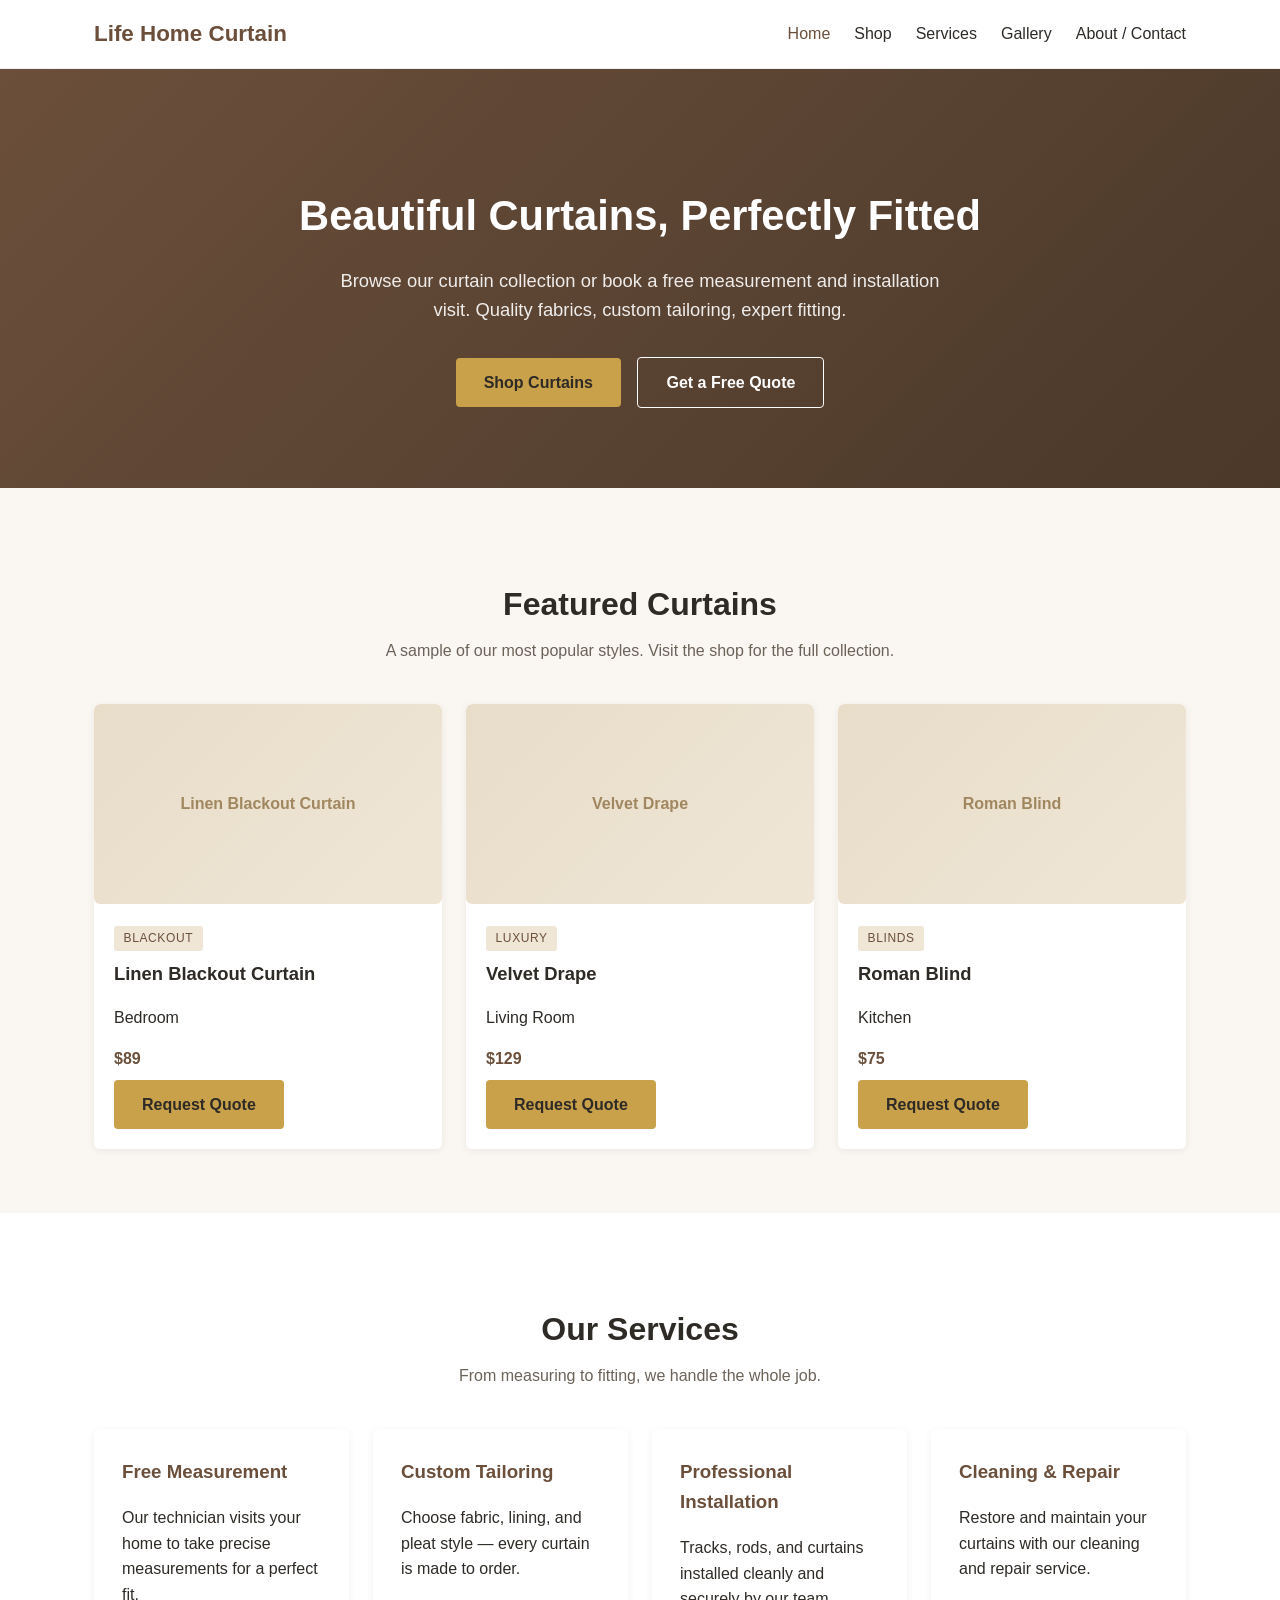
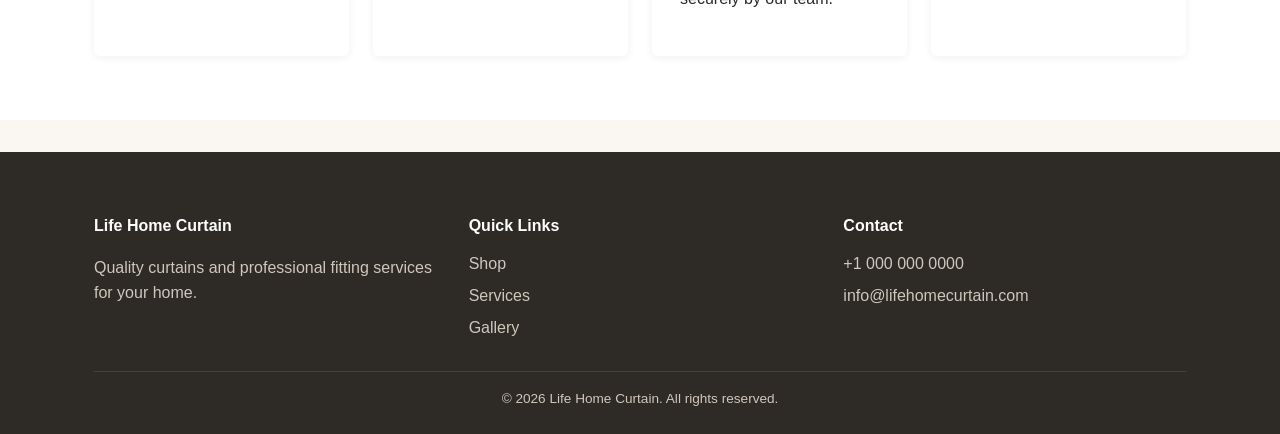
==== index.html @ de4cb473 "Add initial static site scaffold for curtain shop and services Includes home, shop (with category fi" ====
<!DOCTYPE html>
<html lang="en">
<head>
<meta charset="UTF-8">
<meta name="viewport" content="width=device-width, initial-scale=1.0">
<title>Life Home Curtain - Custom Curtains & Installation</title>
<link rel="stylesheet" href="css/styles.css">
</head>
<body>

<header class="site-header">
  <nav class="nav">
    <div class="logo">Life Home Curtain</div>
    <ul>
      <li><a href="index.html" class="active">Home</a></li>
      <li><a href="shop.html">Shop</a></li>
      <li><a href="services.html">Services</a></li>
      <li><a href="gallery.html">Gallery</a></li>
      <li><a href="about.html">About / Contact</a></li>
    </ul>
  </nav>
</header>

<section class="hero">
  <div class="container">
    <h1>Beautiful Curtains, Perfectly Fitted</h1>
    <p>Browse our curtain collection or book a free measurement and installation visit. Quality fabrics, custom tailoring, expert fitting.</p>
    <a href="shop.html" class="btn">Shop Curtains</a>
    <a href="services.html" class="btn btn-outline" style="margin-left:0.75rem;">Get a Free Quote</a>
  </div>
</section>

<section>
  <div class="container">
    <h2>Featured Curtains</h2>
    <p class="section-intro">A sample of our most popular styles. Visit the shop for the full collection.</p>
    <div class="grid" id="featured-grid">
      <div class="card">
        <div class="placeholder" style="height:200px;">Linen Blackout Curtain</div>
        <div class="card-body">
          <span class="tag">blackout</span>
          <h3>Linen Blackout Curtain</h3>
          <p>Bedroom</p>
          <p class="price">$89</p>
          <a class="btn" href="services.html">Request Quote</a>
        </div>
      </div>
      <div class="card">
        <div class="placeholder" style="height:200px;">Velvet Drape</div>
        <div class="card-body">
          <span class="tag">luxury</span>
          <h3>Velvet Drape</h3>
          <p>Living Room</p>
          <p class="price">$129</p>
          <a class="btn" href="services.html">Request Quote</a>
        </div>
      </div>
      <div class="card">
        <div class="placeholder" style="height:200px;">Roman Blind</div>
        <div class="card-body">
          <span class="tag">blinds</span>
          <h3>Roman Blind</h3>
          <p>Kitchen</p>
          <p class="price">$75</p>
          <a class="btn" href="services.html">Request Quote</a>
        </div>
      </div>
    </div>
  </div>
</section>

<section class="alt-bg">
  <div class="container">
    <h2>Our Services</h2>
    <p class="section-intro">From measuring to fitting, we handle the whole job.</p>
    <div class="grid">
      <div class="service-card">
        <h3>Free Measurement</h3>
        <p>Our technician visits your home to take precise measurements for a perfect fit.</p>
      </div>
      <div class="service-card">
        <h3>Custom Tailoring</h3>
        <p>Choose fabric, lining, and pleat style — every curtain is made to order.</p>
      </div>
      <div class="service-card">
        <h3>Professional Installation</h3>
        <p>Tracks, rods, and curtains installed cleanly and securely by our team.</p>
      </div>
      <div class="service-card">
        <h3>Cleaning & Repair</h3>
        <p>Restore and maintain your curtains with our cleaning and repair service.</p>
      </div>
    </div>
  </div>
</section>

<footer>
  <div class="container">
    <div class="footer-grid">
      <div>
        <h4>Life Home Curtain</h4>
        <p>Quality curtains and professional fitting services for your home.</p>
      </div>
      <div>
        <h4>Quick Links</h4>
        <a href="shop.html">Shop</a>
        <a href="services.html">Services</a>
        <a href="gallery.html">Gallery</a>
      </div>
      <div>
        <h4>Contact</h4>
        <a href="tel:+10000000000">+1 000 000 0000</a>
        <a href="mailto:info@lifehomecurtain.com">info@lifehomecurtain.com</a>
      </div>
    </div>
    <div class="footer-bottom">&copy; 2026 Life Home Curtain. All rights reserved.</div>
  </div>
</footer>

</body>
</html>
---- css/styles.css ----
:root {
  --color-primary: #6b4f3b;
  --color-accent: #c9a14a;
  --color-bg: #faf7f2;
  --color-text: #2e2a26;
  --color-light: #fff;
  font-size: 16px;
}

* { box-sizing: border-box; }

body {
  margin: 0;
  font-family: "Segoe UI", Helvetica, Arial, sans-serif;
  background: var(--color-bg);
  color: var(--color-text);
  line-height: 1.6;
}

a { color: var(--color-primary); text-decoration: none; }
img { max-width: 100%; display: block; }

.container {
  max-width: 1140px;
  margin: 0 auto;
  padding: 0 1.5rem;
}

/* Header */
header.site-header {
  background: var(--color-light);
  border-bottom: 1px solid #eee;
  position: sticky;
  top: 0;
  z-index: 10;
}

.nav {
  display: flex;
  align-items: center;
  justify-content: space-between;
  padding: 1rem 1.5rem;
  max-width: 1140px;
  margin: 0 auto;
}

.nav .logo {
  font-size: 1.4rem;
  font-weight: 700;
  color: var(--color-primary);
}

.nav ul {
  display: flex;
  gap: 1.5rem;
  list-style: none;
  margin: 0;
  padding: 0;
}

.nav ul a {
  color: var(--color-text);
  font-weight: 500;
}

.nav ul a:hover,
.nav ul a.active {
  color: var(--color-primary);
}

/* Hero */
.hero {
  background: linear-gradient(135deg, var(--color-primary), #4a3829);
  color: var(--color-light);
  padding: 5rem 1.5rem;
  text-align: center;
}

.hero h1 {
  font-size: 2.6rem;
  margin-bottom: 1rem;
}

.hero p {
  font-size: 1.15rem;
  max-width: 600px;
  margin: 0 auto 2rem;
  opacity: 0.9;
}

.btn {
  display: inline-block;
  background: var(--color-accent);
  color: #2e2a26;
  padding: 0.75rem 1.75rem;
  border-radius: 4px;
  font-weight: 600;
  border: none;
  cursor: pointer;
  font-size: 1rem;
}

.btn:hover { background: #b58d36; }

.btn-outline {
  background: transparent;
  border: 1px solid var(--color-light);
  color: var(--color-light);
}

.btn-outline:hover { background: rgba(255,255,255,0.1); }

/* Sections */
section { padding: 4rem 0; }

section h2 {
  text-align: center;
  font-size: 2rem;
  margin-bottom: 0.5rem;
}

.section-intro {
  text-align: center;
  max-width: 600px;
  margin: 0 auto 2.5rem;
  color: #6b6258;
}

/* Grid */
.grid {
  display: grid;
  grid-template-columns: repeat(auto-fit, minmax(250px, 1fr));
  gap: 1.5rem;
}

.card {
  background: var(--color-light);
  border-radius: 6px;
  overflow: hidden;
  box-shadow: 0 2px 8px rgba(0,0,0,0.06);
  transition: transform 0.15s ease;
}

.card:hover { transform: translateY(-4px); }

.card img {
  width: 100%;
  height: 200px;
  object-fit: cover;
  background: #ddd;
}

.card-body { padding: 1.25rem; }

.card-body h3 { margin: 0 0 0.5rem; font-size: 1.15rem; }

.price {
  font-weight: 700;
  color: var(--color-primary);
  margin: 0.5rem 0;
}

.tag {
  display: inline-block;
  font-size: 0.75rem;
  text-transform: uppercase;
  letter-spacing: 0.05em;
  background: #f0e6d6;
  color: var(--color-primary);
  padding: 0.2rem 0.6rem;
  border-radius: 3px;
  margin-bottom: 0.5rem;
}

/* Filters */
.filters {
  display: flex;
  gap: 0.75rem;
  justify-content: center;
  flex-wrap: wrap;
  margin-bottom: 2rem;
}

.filters button {
  background: var(--color-light);
  border: 1px solid #ddd;
  padding: 0.5rem 1.1rem;
  border-radius: 20px;
  cursor: pointer;
  font-size: 0.9rem;
}

.filters button.active {
  background: var(--color-primary);
  color: var(--color-light);
  border-color: var(--color-primary);
}

/* Services */
.service-card {
  background: var(--color-light);
  border-radius: 6px;
  padding: 1.75rem;
  box-shadow: 0 2px 8px rgba(0,0,0,0.06);
}

.service-card h3 { color: var(--color-primary); margin-top: 0; }

/* Form */
.form-card {
  background: var(--color-light);
  border-radius: 6px;
  padding: 2rem;
  box-shadow: 0 2px 8px rgba(0,0,0,0.06);
  max-width: 600px;
  margin: 0 auto;
}

.form-group { margin-bottom: 1.25rem; }

.form-group label {
  display: block;
  margin-bottom: 0.4rem;
  font-weight: 600;
  font-size: 0.9rem;
}

.form-group input,
.form-group select,
.form-group textarea {
  width: 100%;
  padding: 0.6rem 0.75rem;
  border: 1px solid #ddd;
  border-radius: 4px;
  font-size: 1rem;
  font-family: inherit;
}

.form-success {
  display: none;
  background: #e6f4ea;
  color: #1e6b34;
  padding: 1rem;
  border-radius: 4px;
  margin-top: 1rem;
}

/* Gallery */
.gallery-grid {
  display: grid;
  grid-template-columns: repeat(auto-fit, minmax(220px, 1fr));
  gap: 1rem;
}

.gallery-grid img,
.gallery-grid .placeholder {
  height: 220px;
  object-fit: cover;
  border-radius: 6px;
}

.placeholder {
  background: linear-gradient(135deg, #e8ddc9, #f0e6d6);
  display: flex;
  align-items: center;
  justify-content: center;
  color: #a0875f;
  font-weight: 600;
  border-radius: 6px;
}

/* Footer */
footer {
  background: #2e2a26;
  color: #cfc7bb;
  padding: 2.5rem 0 1.5rem;
  margin-top: 2rem;
}

.footer-grid {
  display: grid;
  grid-template-columns: repeat(auto-fit, minmax(200px, 1fr));
  gap: 2rem;
  margin-bottom: 1.5rem;
}

.footer-grid h4 {
  color: var(--color-light);
  margin-bottom: 0.75rem;
}

.footer-grid a { color: #cfc7bb; display: block; margin-bottom: 0.4rem; }
.footer-grid a:hover { color: var(--color-accent); }

.footer-bottom {
  text-align: center;
  font-size: 0.85rem;
  border-top: 1px solid #44403a;
  padding-top: 1rem;
}

.alt-bg { background: var(--color-light); }

@media (max-width: 700px) {
  .nav { flex-direction: column; gap: 1rem; }
  .nav ul { flex-wrap: wrap; justify-content: center; }
  .hero h1 { font-size: 2rem; }
}
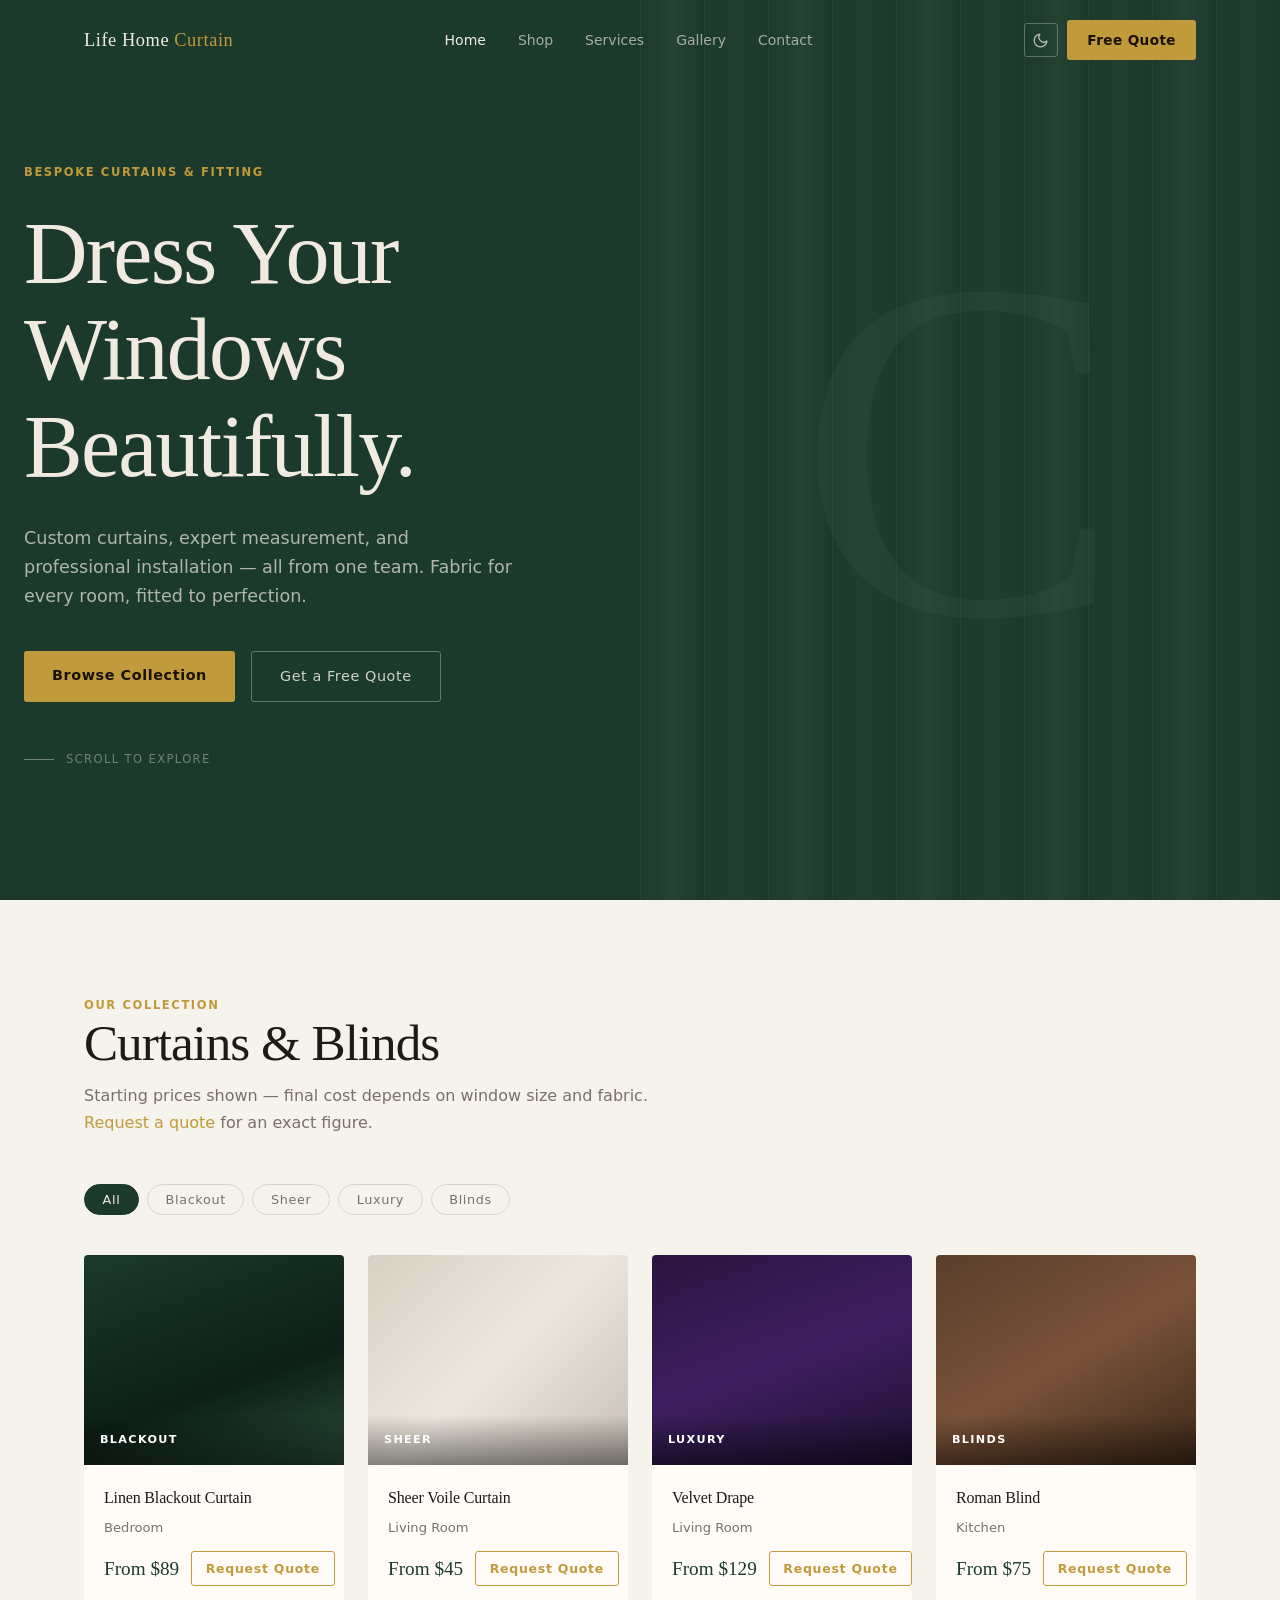
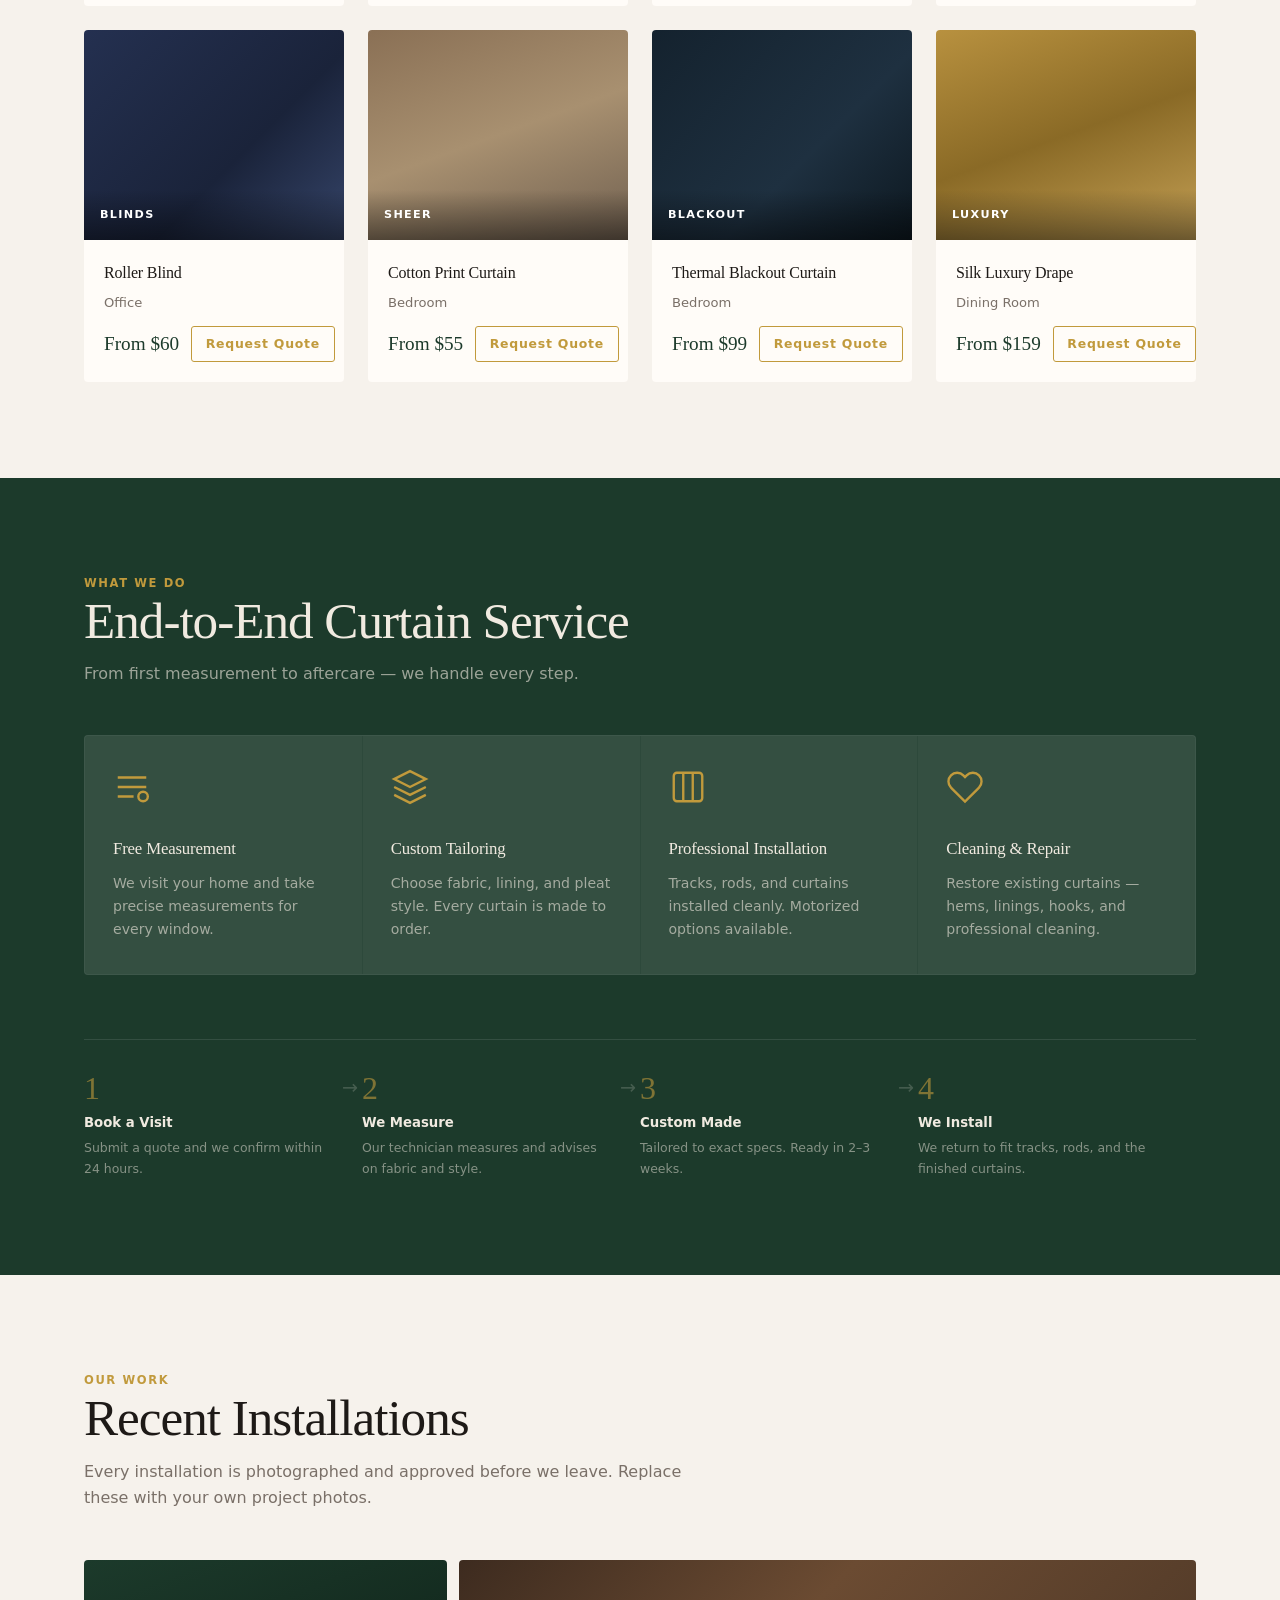
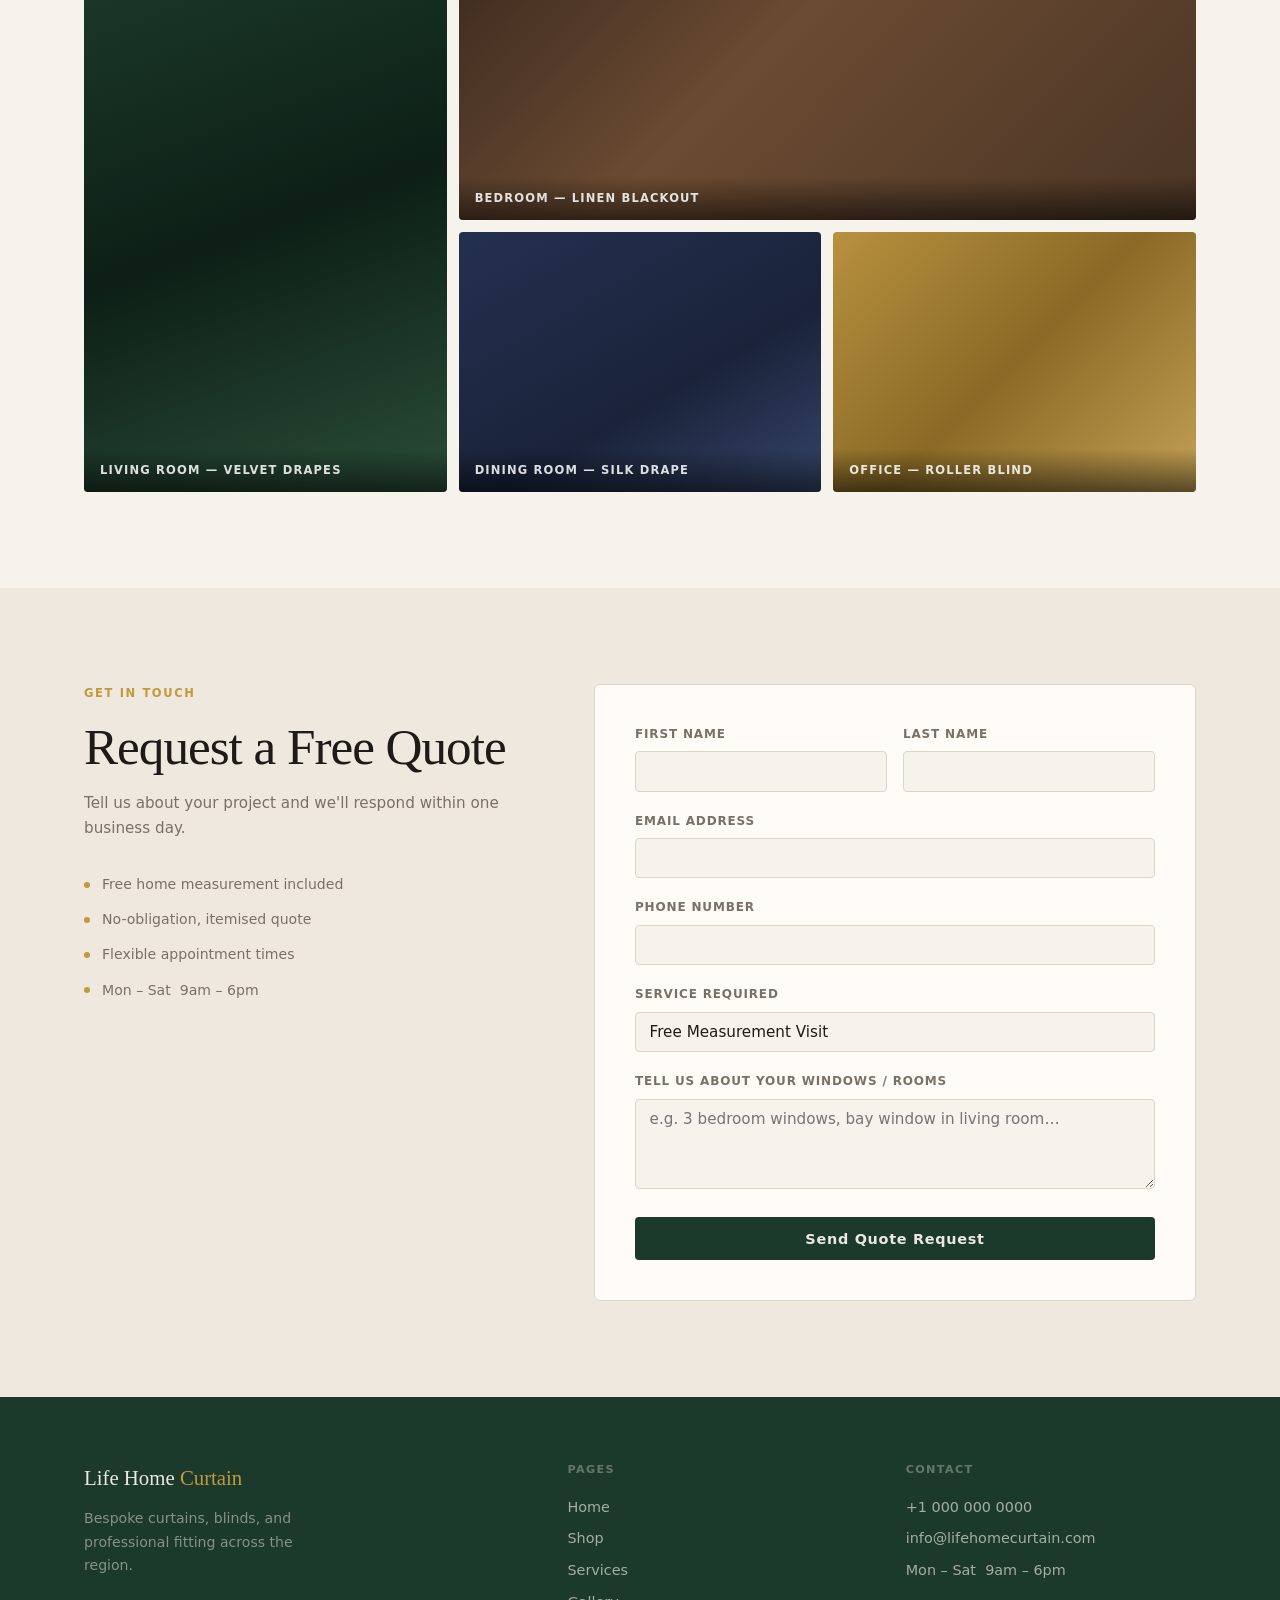
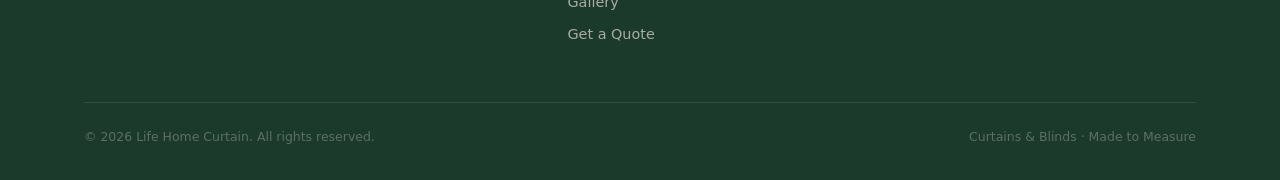
==== commit 3a103e0a: "Rebuild as a polished single-page site Replaces the multi-page scaffold with one self-contained inde" ====
--- a/index.html
+++ b/index.html
@@ -3,119 +3,486 @@
 <head>
 <meta charset="UTF-8">
 <meta name="viewport" content="width=device-width, initial-scale=1.0">
-<title>Life Home Curtain - Custom Curtains & Installation</title>
-<link rel="stylesheet" href="css/styles.css">
+<title>Life Home Curtain — Bespoke Curtains &amp; Fitting Services</title>
+<style>
+/* ─── Tokens ─── */
+:root {
+  --bg:         #F6F2EC;
+  --surface:    #FFFCF8;
+  --surface-2:  #EEE8DF;
+  --text:       #1E1A17;
+  --text-muted: #7A7068;
+  --border:     #DDD5C8;
+  --green:      #1C3A2B;
+  --green-2:    #264D3A;
+  --brass:      #C19A3C;
+  --brass-2:    #A57E2A;
+}
+@media (prefers-color-scheme: dark) {
+  :root {
+    --bg:         #0D1710;
+    --surface:    #141F17;
+    --surface-2:  #1C2B1F;
+    --text:       #EDE8DF;
+    --text-muted: #9A9287;
+    --border:     #263325;
+    --green:      #2A5040;
+    --green-2:    #3A6554;
+  }
+}
+:root[data-theme="dark"] {
+  --bg:         #0D1710; --surface:    #141F17; --surface-2:  #1C2B1F;
+  --text:       #EDE8DF; --text-muted: #9A9287; --border:     #263325;
+  --green:      #2A5040; --green-2:    #3A6554;
+}
+:root[data-theme="light"] {
+  --bg:         #F6F2EC; --surface:    #FFFCF8; --surface-2:  #EEE8DF;
+  --text:       #1E1A17; --text-muted: #7A7068; --border:     #DDD5C8;
+  --green:      #1C3A2B; --green-2:    #264D3A;
+}
+
+/* ─── Reset ─── */
+*,*::before,*::after{box-sizing:border-box;margin:0;padding:0}
+html{scroll-behavior:smooth}
+body{background:var(--bg);color:var(--text);font-family:"Segoe UI",system-ui,-apple-system,sans-serif;font-size:16px;line-height:1.65;-webkit-font-smoothing:antialiased}
+img{max-width:100%;display:block}
+a{color:inherit;text-decoration:none}
+button{font-family:inherit;cursor:pointer;border:none;background:none}
+
+/* ─── Type ─── */
+.serif{font-family:"Palatino Linotype",Palatino,"Book Antiqua",Georgia,serif;font-weight:400;letter-spacing:-0.02em;text-wrap:balance;line-height:1.1}
+h1.serif{font-size:clamp(3rem,7vw,5.5rem)}
+h2.serif{font-size:clamp(2rem,4.5vw,3.2rem)}
+h3{font-family:"Palatino Linotype",Palatino,"Book Antiqua",Georgia,serif;font-size:1.15rem;font-weight:400;letter-spacing:-0.01em}
+.eyebrow{font-size:.72rem;font-weight:700;letter-spacing:.14em;text-transform:uppercase;color:var(--brass)}
+p{max-width:62ch}
+
+/* ─── Layout ─── */
+.wrap{max-width:1160px;margin:0 auto;padding:0 1.5rem}
+.section{padding:6rem 0}
+
+/* ─── Nav ─── */
+nav{position:fixed;top:0;left:0;right:0;z-index:100;transition:background .3s,box-shadow .3s}
+nav.scrolled{background:color-mix(in srgb,var(--bg) 92%,transparent);backdrop-filter:blur(12px);box-shadow:0 1px 0 var(--border)}
+.nav-inner{display:flex;align-items:center;justify-content:space-between;padding:1.25rem 1.5rem;max-width:1160px;margin:0 auto}
+/* Over the dark hero the nav is always light; once scrolled it adopts theme colors */
+.nav-logo{font-family:"Palatino Linotype",Palatino,serif;font-size:1.15rem;color:#F0EAE0;letter-spacing:.03em;transition:color .3s}
+.nav-logo span{color:var(--brass)}
+.nav-links{display:flex;gap:2rem;list-style:none}
+.nav-links a{font-size:.875rem;color:rgba(240,234,224,.65);transition:color .2s}
+.nav-links a:hover,.nav-links a.active{color:#F0EAE0}
+nav.scrolled .nav-logo{color:var(--text)}
+nav.scrolled .nav-links a{color:var(--text-muted)}
+nav.scrolled .nav-links a:hover,nav.scrolled .nav-links a.active{color:var(--text)}
+.nav-cta{background:var(--brass);color:#1a1208;padding:.55rem 1.25rem;border-radius:3px;font-size:.85rem;font-weight:700;letter-spacing:.03em;transition:background .2s}
+.nav-cta:hover{background:var(--brass-2)}
+.theme-btn{display:flex;align-items:center;justify-content:center;width:34px;height:34px;border:1px solid rgba(240,234,224,.3);border-radius:3px;color:rgba(240,234,224,.75);transition:color .2s,border-color .2s;margin-right:.6rem}
+.theme-btn:hover{color:#F0EAE0;border-color:rgba(240,234,224,.6)}
+.theme-btn svg{width:17px;height:17px}
+nav.scrolled .theme-btn{border-color:var(--border);color:var(--text-muted)}
+nav.scrolled .theme-btn:hover{color:var(--text)}
+
+/* ─── Hero ─── */
+#home{min-height:100svh;background:var(--green);display:grid;grid-template-columns:1fr 1fr;position:relative;overflow:hidden}
+.hero-left{display:flex;flex-direction:column;justify-content:center;padding:8rem 3rem 6rem 1.5rem;max-width:680px;margin-left:auto}
+.hero-left .eyebrow{color:var(--brass);margin-bottom:1.5rem}
+.hero-left h1{color:#F0EAE0;margin-bottom:1.75rem}
+.hero-left>p{color:rgba(240,234,224,.7);font-size:1.1rem;max-width:44ch;margin-bottom:2.5rem}
+.hero-btns{display:flex;gap:1rem;flex-wrap:wrap}
+.btn-primary{background:var(--brass);color:#1a1208;padding:.8rem 1.75rem;border-radius:3px;font-weight:700;font-size:.9rem;letter-spacing:.04em;transition:background .2s,transform .15s;display:inline-block}
+.btn-primary:hover{background:#D4AD50;transform:translateY(-1px)}
+.btn-ghost{border:1px solid rgba(240,234,224,.35);color:rgba(240,234,224,.85);padding:.8rem 1.75rem;border-radius:3px;font-size:.9rem;letter-spacing:.04em;transition:border-color .2s,color .2s;display:inline-block}
+.btn-ghost:hover{border-color:rgba(240,234,224,.7);color:#F0EAE0}
+.scroll-hint{margin-top:3rem;display:flex;align-items:center;gap:.75rem;font-size:.72rem;letter-spacing:.12em;text-transform:uppercase;color:rgba(240,234,224,.4)}
+.scroll-hint::before{content:'';display:block;width:30px;height:1px;background:currentColor}
+.hero-right{position:relative;overflow:hidden}
+.hero-right::after{content:'C';position:absolute;top:50%;left:50%;transform:translate(-50%,-50%);font-family:"Palatino Linotype",Palatino,serif;font-size:38vw;line-height:1;color:rgba(255,255,255,.03);user-select:none;pointer-events:none;white-space:nowrap}
+.drape{position:absolute;inset:0;display:flex}
+.drape-panel{flex:1;border-left:1px solid rgba(255,255,255,.04);background:linear-gradient(90deg,rgba(255,255,255,0) 0%,rgba(255,255,255,.04) 50%,rgba(255,255,255,0) 100%)}
+.drape-panel:nth-child(even){background:linear-gradient(90deg,rgba(255,255,255,0) 0%,rgba(255,255,255,.02) 50%,rgba(255,255,255,0) 100%)}
+
+/* ─── Products ─── */
+#shop{background:var(--bg)}
+.section-head{margin-bottom:3rem}
+.section-head p{color:var(--text-muted);margin-top:.75rem;font-size:1rem}
+.filter-bar{display:flex;gap:.5rem;flex-wrap:wrap;margin-bottom:2.5rem}
+.filter-btn{padding:.45rem 1.1rem;border-radius:20px;border:1px solid var(--border);font-size:.8rem;letter-spacing:.05em;color:var(--text-muted);background:transparent;transition:all .2s}
+.filter-btn:hover{border-color:var(--text);color:var(--text)}
+.filter-btn.active{background:var(--green);border-color:var(--green);color:#F0EAE0}
+.product-grid{display:grid;grid-template-columns:repeat(auto-fill,minmax(260px,1fr));gap:1.5rem}
+.product-card{background:var(--surface);border-radius:4px;overflow:hidden;transition:transform .2s,box-shadow .2s}
+.product-card:hover{transform:translateY(-3px);box-shadow:0 8px 28px rgba(0,0,0,.08)}
+.product-swatch{height:210px;position:relative}
+.swatch-label{position:absolute;bottom:0;left:0;right:0;padding:1rem;background:linear-gradient(to top,rgba(0,0,0,.45),transparent);color:#fff;font-size:.7rem;letter-spacing:.12em;text-transform:uppercase;font-weight:700}
+.product-info{padding:1.25rem}
+.product-info h3{font-size:1rem;margin-bottom:.35rem}
+.product-room{font-size:.82rem;color:var(--text-muted);margin-bottom:.75rem}
+.product-footer{display:flex;align-items:center;justify-content:space-between;gap:.75rem}
+.product-price{font-family:"Palatino Linotype",Palatino,serif;font-size:1.2rem;color:var(--green);white-space:nowrap}
+:root[data-theme="dark"] .product-price{color:var(--brass)}
+@media(prefers-color-scheme:dark){.product-price{color:var(--brass)}}
+.btn-quote{font-size:.78rem;font-weight:700;letter-spacing:.06em;color:var(--brass);border:1px solid var(--brass);padding:.4rem .85rem;border-radius:3px;transition:all .2s;white-space:nowrap}
+.btn-quote:hover{background:var(--brass);color:#1a1208}
+
+/* ─── Services ─── */
+#services{background:var(--green)}
+#services .section-head p{color:rgba(240,234,224,.6)}
+#services h2{color:#F0EAE0}
+.services-grid{display:grid;grid-template-columns:repeat(auto-fit,minmax(240px,1fr));gap:1px;background:rgba(255,255,255,.08);border:1px solid rgba(255,255,255,.08);border-radius:4px;overflow:hidden;margin-bottom:4rem}
+.svc{background:rgba(255,255,255,.03);padding:2rem 1.75rem;transition:background .2s}
+.svc:hover{background:rgba(255,255,255,.07)}
+.svc-icon{width:38px;height:38px;margin-bottom:1.25rem;color:var(--brass)}
+.svc h3{color:#F0EAE0;margin-bottom:.6rem;font-size:1.05rem}
+.svc p{color:rgba(240,234,224,.6);font-size:.88rem;max-width:30ch}
+.process{display:flex;gap:0;padding-top:2rem;border-top:1px solid rgba(255,255,255,.1)}
+.step{flex:1;padding-right:1.5rem;position:relative}
+.step::after{content:'→';position:absolute;right:.25rem;top:.05rem;color:rgba(240,234,224,.2);font-size:1.2rem}
+.step:last-child::after{display:none}
+.step-n{font-family:"Palatino Linotype",Palatino,serif;font-size:2rem;color:var(--brass);opacity:.6;line-height:1;margin-bottom:.5rem}
+.step h4{color:#F0EAE0;font-size:.83rem;font-weight:700;margin-bottom:.3rem}
+.step p{color:rgba(240,234,224,.5);font-size:.78rem;max-width:none}
+
+/* ─── Gallery ─── */
+#gallery{background:var(--bg)}
+.mosaic{display:grid;grid-template-columns:repeat(3,1fr);grid-template-rows:260px 260px;gap:.75rem}
+.gcell{border-radius:4px;overflow:hidden;position:relative}
+.gcell:first-child{grid-column:1/2;grid-row:1/3}
+.gcell:nth-child(2){grid-column:2/4;grid-row:1/2}
+.gcell:nth-child(3){grid-column:2/3;grid-row:2/3}
+.gcell:nth-child(4){grid-column:3/4;grid-row:2/3}
+.gcell .cap{position:absolute;bottom:0;left:0;right:0;padding:.75rem 1rem;background:linear-gradient(to top,rgba(0,0,0,.55),transparent);font-size:.72rem;letter-spacing:.1em;text-transform:uppercase;color:rgba(255,255,255,.85);font-weight:700}
+.g1{background:linear-gradient(160deg,#1C3A2B,#0D1F16 50%,#2A4D38)}
+.g2{background:linear-gradient(135deg,#3D2B1F,#6B4B32 40%,#4A3525)}
+.g3{background:linear-gradient(150deg,#243050,#1A233A 60%,#354468)}
+.g4{background:linear-gradient(135deg,#B8913F,#8A6A26 50%,#C4A055)}
+
+/* ─── Quote ─── */
+#quote{background:var(--surface-2)}
+.quote-layout{display:grid;grid-template-columns:1fr 1.4fr;gap:5rem;align-items:start}
+.quote-left .eyebrow{margin-bottom:1rem}
+.quote-left h2{margin-bottom:1rem}
+.quote-left>p{color:var(--text-muted);font-size:.95rem}
+.perks{margin-top:2rem;display:flex;flex-direction:column;gap:.75rem}
+.perk{display:flex;align-items:flex-start;gap:.75rem;font-size:.88rem;color:var(--text-muted)}
+.perk-dot{width:6px;height:6px;border-radius:50%;background:var(--brass);flex-shrink:0;margin-top:.55rem}
+.form-card{background:var(--surface);border-radius:6px;padding:2.5rem;border:1px solid var(--border)}
+.form-row{display:grid;grid-template-columns:1fr 1fr;gap:1rem}
+.fg{margin-bottom:1.25rem}
+.fg label{display:block;font-size:.75rem;font-weight:700;letter-spacing:.07em;text-transform:uppercase;color:var(--text-muted);margin-bottom:.4rem}
+.fg input,.fg select,.fg textarea{width:100%;padding:.65rem .85rem;border:1px solid var(--border);border-radius:4px;background:var(--bg);color:var(--text);font-family:inherit;font-size:.95rem;transition:border-color .2s;-webkit-appearance:none}
+.fg input:focus,.fg select:focus,.fg textarea:focus{outline:none;border-color:var(--brass)}
+.fg textarea{resize:vertical;min-height:90px}
+.btn-submit{width:100%;padding:.85rem;background:var(--green);color:#EDE8DF;border-radius:4px;font-size:.9rem;font-weight:700;letter-spacing:.05em;transition:background .2s;cursor:pointer}
+.btn-submit:hover{background:var(--green-2)}
+.form-success{display:none;text-align:center;padding:3rem 1rem}
+.form-success .check{width:52px;height:52px;background:color-mix(in srgb,var(--brass) 15%,transparent);border-radius:50%;display:flex;align-items:center;justify-content:center;margin:0 auto 1.25rem;color:var(--brass);font-size:1.5rem}
+.form-success h3{font-family:"Palatino Linotype",Palatino,serif;font-size:1.3rem;margin-bottom:.5rem}
+.form-success p{color:var(--text-muted);font-size:.9rem;margin:0 auto}
+
+/* ─── Footer ─── */
+footer{background:var(--green);padding:4rem 0 2rem}
+.footer-grid{display:grid;grid-template-columns:1.5fr 1fr 1fr;gap:3rem;padding-bottom:3rem;border-bottom:1px solid rgba(255,255,255,.1);margin-bottom:1.5rem}
+.footer-brand{font-family:"Palatino Linotype",Palatino,serif;font-size:1.3rem;color:#EDE8DF;margin-bottom:.75rem}
+.footer-brand span{color:var(--brass)}
+.footer-tagline{color:rgba(240,234,224,.5);font-size:.88rem;max-width:28ch}
+.fcol h4{font-size:.7rem;font-weight:700;letter-spacing:.12em;text-transform:uppercase;color:rgba(240,234,224,.35);margin-bottom:1rem}
+.fcol a{display:block;color:rgba(240,234,224,.65);font-size:.9rem;margin-bottom:.5rem;transition:color .2s}
+.fcol a:hover{color:#EDE8DF}
+.footer-bottom{display:flex;justify-content:space-between;font-size:.78rem;color:rgba(240,234,224,.3)}
+
+/* ─── Responsive ─── */
+@media(max-width:900px){
+  #home{grid-template-columns:1fr}
+  .hero-right{display:none}
+  .hero-left{padding:9rem 1.5rem 5rem;margin:0;max-width:none}
+  .mosaic{grid-template-columns:1fr 1fr;grid-template-rows:200px 200px 200px}
+  .gcell:first-child{grid-column:1/3;grid-row:1/2}
+  .gcell:nth-child(2){grid-column:1/3;grid-row:2/3}
+  .gcell:nth-child(3){grid-column:1/2;grid-row:3/4}
+  .gcell:nth-child(4){grid-column:2/3;grid-row:3/4}
+  .quote-layout{grid-template-columns:1fr;gap:2.5rem}
+  .footer-grid{grid-template-columns:1fr 1fr}
+  .process{flex-direction:column;gap:1.5rem}
+  .step::after{display:none}
+}
+@media(max-width:600px){
+  h1.serif{font-size:2.5rem}
+  .nav-links{display:none}
+  .form-row{grid-template-columns:1fr}
+  .footer-grid{grid-template-columns:1fr}
+  .footer-bottom{flex-direction:column;gap:.5rem}
+}
+@media(prefers-reduced-motion:reduce){*,*::before,*::after{animation:none!important;transition:none!important}}
+</style>
 </head>
 <body>
 
-<header class="site-header">
-  <nav class="nav">
-    <div class="logo">Life Home Curtain</div>
-    <ul>
-      <li><a href="index.html" class="active">Home</a></li>
-      <li><a href="shop.html">Shop</a></li>
-      <li><a href="services.html">Services</a></li>
-      <li><a href="gallery.html">Gallery</a></li>
-      <li><a href="about.html">About / Contact</a></li>
+<!-- NAV -->
+<nav id="nav">
+  <div class="nav-inner">
+    <a href="#home" class="nav-logo">Life Home <span>Curtain</span></a>
+    <ul class="nav-links">
+      <li><a href="#home">Home</a></li>
+      <li><a href="#shop">Shop</a></li>
+      <li><a href="#services">Services</a></li>
+      <li><a href="#gallery">Gallery</a></li>
+      <li><a href="#quote">Contact</a></li>
     </ul>
-  </nav>
-</header>
-
-<section class="hero">
-  <div class="container">
-    <h1>Beautiful Curtains, Perfectly Fitted</h1>
-    <p>Browse our curtain collection or book a free measurement and installation visit. Quality fabrics, custom tailoring, expert fitting.</p>
-    <a href="shop.html" class="btn">Shop Curtains</a>
-    <a href="services.html" class="btn btn-outline" style="margin-left:0.75rem;">Get a Free Quote</a>
+    <div style="display:flex;align-items:center">
+      <button class="theme-btn" id="theme-btn" aria-label="Toggle light or dark theme"></button>
+      <a href="#quote" class="nav-cta">Free Quote</a>
+    </div>
+  </div>
+</nav>
+
+<!-- HERO -->
+<section id="home">
+  <div class="hero-left">
+    <div class="eyebrow">Bespoke Curtains &amp; Fitting</div>
+    <h1 class="serif">Dress Your Windows Beautifully.</h1>
+    <p>Custom curtains, expert measurement, and professional installation — all from one team. Fabric for every room, fitted to perfection.</p>
+    <div class="hero-btns">
+      <a href="#shop" class="btn-primary">Browse Collection</a>
+      <a href="#quote" class="btn-ghost">Get a Free Quote</a>
+    </div>
+    <div class="scroll-hint">Scroll to explore</div>
+  </div>
+  <div class="hero-right" aria-hidden="true">
+    <div class="drape" id="drape"></div>
   </div>
 </section>
 
-<section>
-  <div class="container">
-    <h2>Featured Curtains</h2>
-    <p class="section-intro">A sample of our most popular styles. Visit the shop for the full collection.</p>
-    <div class="grid" id="featured-grid">
-      <div class="card">
-        <div class="placeholder" style="height:200px;">Linen Blackout Curtain</div>
-        <div class="card-body">
-          <span class="tag">blackout</span>
-          <h3>Linen Blackout Curtain</h3>
-          <p>Bedroom</p>
-          <p class="price">$89</p>
-          <a class="btn" href="services.html">Request Quote</a>
+<!-- SHOP -->
+<section id="shop" class="section">
+  <div class="wrap">
+    <div class="section-head">
+      <div class="eyebrow">Our Collection</div>
+      <h2 class="serif">Curtains &amp; Blinds</h2>
+      <p>Starting prices shown — final cost depends on window size and fabric. <a href="#quote" style="color:var(--brass)">Request a quote</a> for an exact figure.</p>
+    </div>
+    <div class="filter-bar">
+      <button class="filter-btn active" data-f="all">All</button>
+      <button class="filter-btn" data-f="blackout">Blackout</button>
+      <button class="filter-btn" data-f="sheer">Sheer</button>
+      <button class="filter-btn" data-f="luxury">Luxury</button>
+      <button class="filter-btn" data-f="blinds">Blinds</button>
+    </div>
+    <div class="product-grid" id="pgrid"></div>
+  </div>
+</section>
+
+<!-- SERVICES -->
+<section id="services" class="section">
+  <div class="wrap">
+    <div class="section-head">
+      <div class="eyebrow">What We Do</div>
+      <h2 class="serif">End-to-End Curtain Service</h2>
+      <p>From first measurement to aftercare — we handle every step.</p>
+    </div>
+    <div class="services-grid">
+      <div class="svc">
+        <svg class="svc-icon" viewBox="0 0 24 24" fill="none" stroke="currentColor" stroke-width="1.5"><path d="M3 12h18M3 6h18M3 18h10"/><circle cx="19" cy="18" r="3"/></svg>
+        <h3>Free Measurement</h3>
+        <p>We visit your home and take precise measurements for every window.</p>
+      </div>
+      <div class="svc">
+        <svg class="svc-icon" viewBox="0 0 24 24" fill="none" stroke="currentColor" stroke-width="1.5"><path d="M12 2L2 7l10 5 10-5-10-5zM2 17l10 5 10-5M2 12l10 5 10-5"/></svg>
+        <h3>Custom Tailoring</h3>
+        <p>Choose fabric, lining, and pleat style. Every curtain is made to order.</p>
+      </div>
+      <div class="svc">
+        <svg class="svc-icon" viewBox="0 0 24 24" fill="none" stroke="currentColor" stroke-width="1.5"><rect x="3" y="3" width="18" height="18" rx="2"/><path d="M9 3v18M15 3v18"/></svg>
+        <h3>Professional Installation</h3>
+        <p>Tracks, rods, and curtains installed cleanly. Motorized options available.</p>
+      </div>
+      <div class="svc">
+        <svg class="svc-icon" viewBox="0 0 24 24" fill="none" stroke="currentColor" stroke-width="1.5"><path d="M20.84 4.61a5.5 5.5 0 0 0-7.78 0L12 5.67l-1.06-1.06a5.5 5.5 0 0 0-7.78 7.78l1.06 1.06L12 21.23l7.78-7.78 1.06-1.06a5.5 5.5 0 0 0 0-7.78z"/></svg>
+        <h3>Cleaning &amp; Repair</h3>
+        <p>Restore existing curtains — hems, linings, hooks, and professional cleaning.</p>
+      </div>
+    </div>
+    <div class="process">
+      <div class="step"><div class="step-n">1</div><h4>Book a Visit</h4><p>Submit a quote and we confirm within 24 hours.</p></div>
+      <div class="step"><div class="step-n">2</div><h4>We Measure</h4><p>Our technician measures and advises on fabric and style.</p></div>
+      <div class="step"><div class="step-n">3</div><h4>Custom Made</h4><p>Tailored to exact specs. Ready in 2–3 weeks.</p></div>
+      <div class="step"><div class="step-n">4</div><h4>We Install</h4><p>We return to fit tracks, rods, and the finished curtains.</p></div>
+    </div>
+  </div>
+</section>
+
+<!-- GALLERY -->
+<section id="gallery" class="section">
+  <div class="wrap">
+    <div class="section-head">
+      <div class="eyebrow">Our Work</div>
+      <h2 class="serif">Recent Installations</h2>
+      <p>Every installation is photographed and approved before we leave. Replace these with your own project photos.</p>
+    </div>
+    <div class="mosaic">
+      <div class="gcell g1"><div class="cap">Living Room — Velvet Drapes</div></div>
+      <div class="gcell g2"><div class="cap">Bedroom — Linen Blackout</div></div>
+      <div class="gcell g3"><div class="cap">Dining Room — Silk Drape</div></div>
+      <div class="gcell g4"><div class="cap">Office — Roller Blind</div></div>
+    </div>
+  </div>
+</section>
+
+<!-- QUOTE -->
+<section id="quote" class="section">
+  <div class="wrap">
+    <div class="quote-layout">
+      <div class="quote-left">
+        <div class="eyebrow">Get in Touch</div>
+        <h2 class="serif">Request a Free Quote</h2>
+        <p>Tell us about your project and we'll respond within one business day.</p>
+        <div class="perks">
+          <div class="perk"><div class="perk-dot"></div>Free home measurement included</div>
+          <div class="perk"><div class="perk-dot"></div>No-obligation, itemised quote</div>
+          <div class="perk"><div class="perk-dot"></div>Flexible appointment times</div>
+          <div class="perk"><div class="perk-dot"></div>Mon – Sat &nbsp;9am – 6pm</div>
         </div>
       </div>
-      <div class="card">
-        <div class="placeholder" style="height:200px;">Velvet Drape</div>
-        <div class="card-body">
-          <span class="tag">luxury</span>
-          <h3>Velvet Drape</h3>
-          <p>Living Room</p>
-          <p class="price">$129</p>
-          <a class="btn" href="services.html">Request Quote</a>
+      <div>
+        <div class="form-card">
+          <form id="qform">
+            <div class="form-row">
+              <div class="fg"><label>First Name</label><input type="text" name="first" required></div>
+              <div class="fg"><label>Last Name</label><input type="text" name="last" required></div>
+            </div>
+            <div class="fg"><label>Email Address</label><input type="email" name="email" required></div>
+            <div class="fg"><label>Phone Number</label><input type="tel" name="phone" required></div>
+            <div class="fg">
+              <label>Service Required</label>
+              <select name="service">
+                <option>Free Measurement Visit</option>
+                <option>Custom Tailoring</option>
+                <option>Professional Installation</option>
+                <option>Cleaning / Repair</option>
+              </select>
+            </div>
+            <div class="fg"><label>Tell us about your windows / rooms</label><textarea name="msg" placeholder="e.g. 3 bedroom windows, bay window in living room…"></textarea></div>
+            <button type="submit" class="btn-submit">Send Quote Request</button>
+          </form>
+          <div class="form-success" id="fsuccess">
+            <div class="check">✓</div>
+            <h3>Request Received</h3>
+            <p>We'll be in touch within one business day to arrange your free measurement visit.</p>
+          </div>
         </div>
       </div>
-      <div class="card">
-        <div class="placeholder" style="height:200px;">Roman Blind</div>
-        <div class="card-body">
-          <span class="tag">blinds</span>
-          <h3>Roman Blind</h3>
-          <p>Kitchen</p>
-          <p class="price">$75</p>
-          <a class="btn" href="services.html">Request Quote</a>
-        </div>
-      </div>
     </div>
   </div>
 </section>
 
-<section class="alt-bg">
-  <div class="container">
-    <h2>Our Services</h2>
-    <p class="section-intro">From measuring to fitting, we handle the whole job.</p>
-    <div class="grid">
-      <div class="service-card">
-        <h3>Free Measurement</h3>
-        <p>Our technician visits your home to take precise measurements for a perfect fit.</p>
-      </div>
-      <div class="service-card">
-        <h3>Custom Tailoring</h3>
-        <p>Choose fabric, lining, and pleat style — every curtain is made to order.</p>
-      </div>
-      <div class="service-card">
-        <h3>Professional Installation</h3>
-        <p>Tracks, rods, and curtains installed cleanly and securely by our team.</p>
-      </div>
-      <div class="service-card">
-        <h3>Cleaning & Repair</h3>
-        <p>Restore and maintain your curtains with our cleaning and repair service.</p>
-      </div>
-    </div>
-  </div>
-</section>
-
+<!-- FOOTER -->
 <footer>
-  <div class="container">
+  <div class="wrap">
     <div class="footer-grid">
       <div>
-        <h4>Life Home Curtain</h4>
-        <p>Quality curtains and professional fitting services for your home.</p>
-      </div>
-      <div>
-        <h4>Quick Links</h4>
-        <a href="shop.html">Shop</a>
-        <a href="services.html">Services</a>
-        <a href="gallery.html">Gallery</a>
-      </div>
-      <div>
+        <div class="footer-brand">Life Home <span>Curtain</span></div>
+        <p class="footer-tagline">Bespoke curtains, blinds, and professional fitting across the region.</p>
+      </div>
+      <div class="fcol">
+        <h4>Pages</h4>
+        <a href="#home">Home</a>
+        <a href="#shop">Shop</a>
+        <a href="#services">Services</a>
+        <a href="#gallery">Gallery</a>
+        <a href="#quote">Get a Quote</a>
+      </div>
+      <div class="fcol">
         <h4>Contact</h4>
         <a href="tel:+10000000000">+1 000 000 0000</a>
         <a href="mailto:info@lifehomecurtain.com">info@lifehomecurtain.com</a>
-      </div>
-    </div>
-    <div class="footer-bottom">&copy; 2026 Life Home Curtain. All rights reserved.</div>
+        <a href="#quote">Mon – Sat &nbsp;9am – 6pm</a>
+      </div>
+    </div>
+    <div class="footer-bottom">
+      <span>© 2026 Life Home Curtain. All rights reserved.</span>
+      <span>Curtains &amp; Blinds · Made to Measure</span>
+    </div>
   </div>
 </footer>
 
+<script>
+const PRODUCTS=[
+  {n:"Linen Blackout Curtain",c:"blackout",p:89,r:"Bedroom",g:"linear-gradient(160deg,#1C3A2B,#0D1F16 60%,#2A4D38)"},
+  {n:"Sheer Voile Curtain",c:"sheer",p:45,r:"Living Room",g:"linear-gradient(135deg,#D8D0C4,#EDE7DE 50%,#C8BFB5)"},
+  {n:"Velvet Drape",c:"luxury",p:129,r:"Living Room",g:"linear-gradient(160deg,#2A1540,#3D1F60 50%,#1E0F30)"},
+  {n:"Roman Blind",c:"blinds",p:75,r:"Kitchen",g:"linear-gradient(150deg,#5A3E2B,#7A5238 50%,#3E2A1A)"},
+  {n:"Roller Blind",c:"blinds",p:60,r:"Office",g:"linear-gradient(135deg,#243050,#1A233A 60%,#354468)"},
+  {n:"Cotton Print Curtain",c:"sheer",p:55,r:"Bedroom",g:"linear-gradient(160deg,#8A7055,#A89070 50%,#706050)"},
+  {n:"Thermal Blackout Curtain",c:"blackout",p:99,r:"Bedroom",g:"linear-gradient(135deg,#14222E,#1E3040 60%,#0D1820)"},
+  {n:"Silk Luxury Drape",c:"luxury",p:159,r:"Dining Room",g:"linear-gradient(160deg,#B8913F,#8A6A26 50%,#C4A055)"},
+];
+
+function render(f){
+  const items=f==='all'?PRODUCTS:PRODUCTS.filter(p=>p.c===f);
+  document.getElementById('pgrid').innerHTML=items.map(p=>`
+    <div class="product-card">
+      <div class="product-swatch" style="background:${p.g}">
+        <div class="swatch-label">${p.c}</div>
+      </div>
+      <div class="product-info">
+        <h3>${p.n}</h3>
+        <div class="product-room">${p.r}</div>
+        <div class="product-footer">
+          <div class="product-price">From $${p.p}</div>
+          <a href="#quote" class="btn-quote">Request Quote</a>
+        </div>
+      </div>
+    </div>`).join('');
+}
+
+// Drape panels
+(function(){
+  const d=document.getElementById('drape');
+  for(let i=0;i<10;i++){const p=document.createElement('div');p.className='drape-panel';d.appendChild(p);}
+})();
+
+// Nav scroll
+window.addEventListener('scroll',()=>{
+  document.getElementById('nav').classList.toggle('scrolled',scrollY>60);
+},{passive:true});
+
+// Active nav link
+const links=document.querySelectorAll('.nav-links a');
+const navObserver=new IntersectionObserver(entries=>{
+  entries.forEach(e=>{
+    if(e.isIntersecting)links.forEach(l=>l.classList.toggle('active',l.getAttribute('href')==='#'+e.target.id));
+  });
+},{threshold:0.35});
+document.querySelectorAll('section[id]').forEach(s=>navObserver.observe(s));
+
+// Filters
+document.querySelector('.filter-bar').addEventListener('click',e=>{
+  const b=e.target.closest('.filter-btn');
+  if(!b)return;
+  document.querySelectorAll('.filter-btn').forEach(x=>x.classList.remove('active'));
+  b.classList.add('active');
+  render(b.dataset.f);
+});
+
+// Form
+document.getElementById('qform').addEventListener('submit',e=>{
+  e.preventDefault();
+  document.getElementById('qform').style.display='none';
+  document.getElementById('fsuccess').style.display='block';
+});
+
+// Theme
+const SUN='<svg viewBox="0 0 24 24" fill="none" stroke="currentColor" stroke-width="1.8" stroke-linecap="round"><circle cx="12" cy="12" r="4.2"/><path d="M12 2v2M12 20v2M4.9 4.9l1.4 1.4M17.7 17.7l1.4 1.4M2 12h2M20 12h2M4.9 19.1l1.4-1.4M17.7 6.3l1.4-1.4"/></svg>';
+const MOON='<svg viewBox="0 0 24 24" fill="none" stroke="currentColor" stroke-width="1.8" stroke-linecap="round" stroke-linejoin="round"><path d="M21 12.8A9 9 0 1 1 11.2 3a7 7 0 0 0 9.8 9.8z"/></svg>';
+let dark=window.matchMedia('(prefers-color-scheme:dark)').matches;
+const btn=document.getElementById('theme-btn');
+function applyTheme(d){
+  document.documentElement.dataset.theme=d?'dark':'light';
+  btn.innerHTML=d?SUN:MOON;
+}
+btn.addEventListener('click',()=>{dark=!dark;applyTheme(dark);});
+applyTheme(dark);
+
+render('all');
+</script>
 </body>
 </html>
